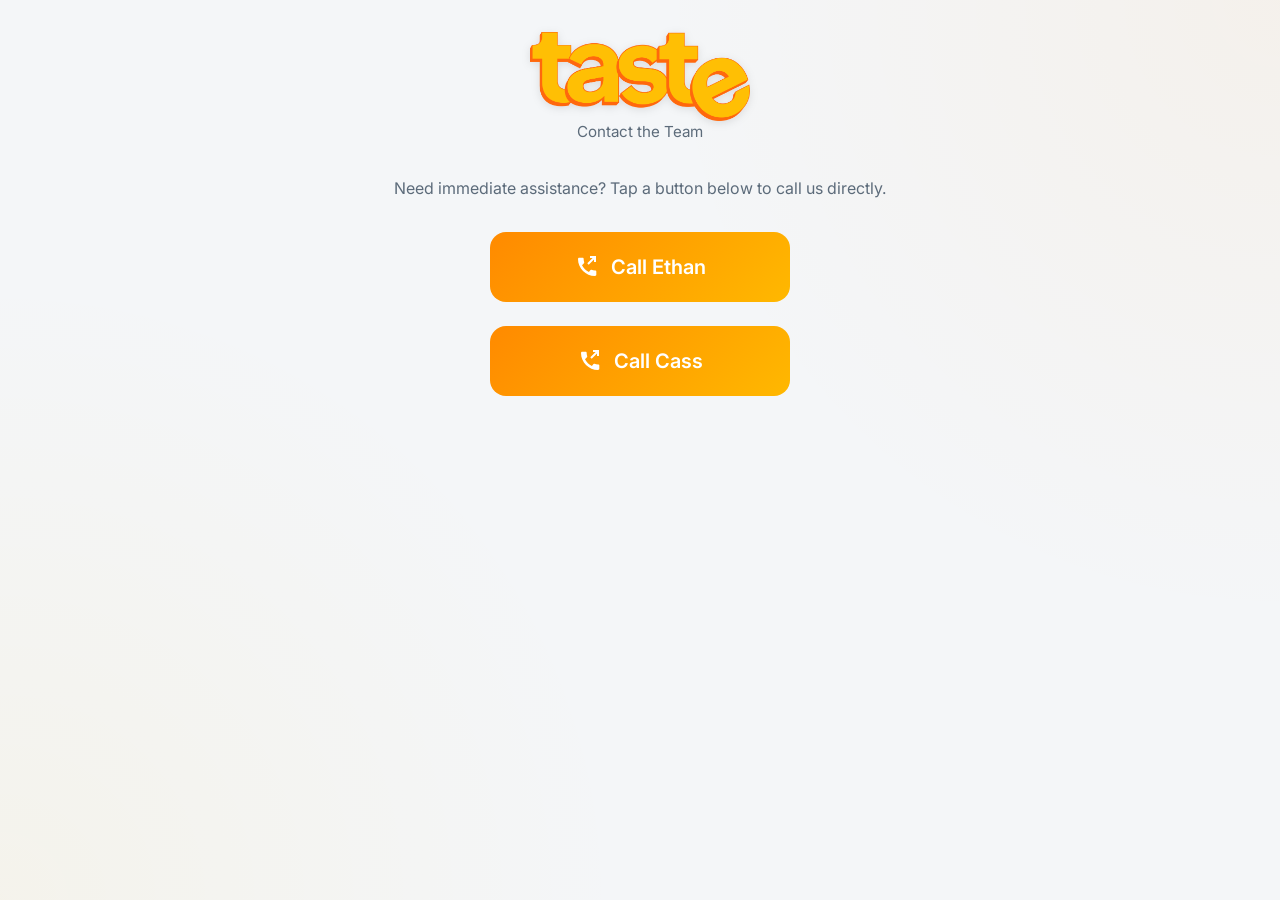
==== contact.html @ 565d03da "Add files via upload" ====
<!DOCTYPE html>
<html lang="en">

<head>
    <meta charset="UTF-8">
    <meta name="viewport" content="width=device-width, initial-scale=1.0, maximum-scale=1.0, user-scalable=no">
    <title>Contact Taste Tour</title>
    <link rel="stylesheet" href="style.css">
    <link rel="preconnect" href="https://fonts.googleapis.com">
    <link rel="preconnect" href="https://fonts.gstatic.com" crossorigin>
    <link
        href="https://fonts.googleapis.com/css2?family=Dancing+Script:wght@700&family=Inter:wght@400;500;600;700&display=swap"
        rel="stylesheet">
    <style>
        .contact-container {
            display: flex;
            flex-direction: column;
            align-items: center;
            justify-content: center;
            gap: 1.5rem;
            margin-top: 2rem;
        }

        .phone-button {
            display: flex;
            align-items: center;
            justify-content: center;
            gap: 0.75rem;
            width: 100%;
            max-width: 300px;
            padding: 1.25rem 1.5rem;
            background: linear-gradient(135deg, var(--accent-primary), var(--accent-secondary));
            color: white;
            text-decoration: none;
            font-size: 1.25rem;
            font-weight: 600;
            border-radius: 16px;
            box-shadow: var(--shadow-md);
            transition: transform 0.2s, box-shadow 0.2s;
            border: none;
            cursor: pointer;
        }

        .phone-button:active {
            transform: scale(0.98);
        }

        .phone-icon {
            width: 24px;
            height: 24px;
            fill: currentColor;
        }

        .contact-desc {
            text-align: center;
            color: var(--text-secondary);
            margin-bottom: 1rem;
            line-height: 1.5;
        }
    </style>
</head>

<body>
    <div class="app-container">
        <header class="header">
            <img src="logo.png" alt="Taste Logo" class="brand-logo">
            <p class="subtitle" id="operator-name">Contact the Team</p>
        </header>

        <main class="main-content" id="passport-content">
            <div class="card">
                <p class="contact-desc">Need immediate assistance? Tap a button below to call us directly.</p>

                <div class="contact-container">
                    <!-- Replace the href with Ethan's actual phone number -->
                    <a href="tel:+12087211548" class="phone-button">
                        <svg class="phone-icon" viewBox="0 0 24 24">
                            <path
                                d="M20.01 15.38c-1.23 0-2.42-.2-3.53-.56a.977.977 0 00-1.01.24l-1.57 1.97c-2.83-1.35-5.48-3.9-6.89-6.83l1.95-1.96c.27-.27.35-.67.24-1.02-.37-1.11-.56-2.3-.56-3.53 0-.54-.45-.99-.99-.99H4.19C3.65 2.7 3 3.24 3 3.99 3 13.28 10.73 21 20.03 21c.73 0 1.28-.59 1.28-1.13v-3.49c0-.55-.45-.99-.99-.99zM15 1h6v6h-2V4.41l-5.29 5.3-1.41-1.42L17.59 3H15V1z" />
                        </svg>
                        Call Ethan
                    </a>

                    <!-- Replace the href with Cass's actual phone number -->
                    <a href="tel:+17063023422" class="phone-button">
                        <svg class="phone-icon" viewBox="0 0 24 24">
                            <path
                                d="M20.01 15.38c-1.23 0-2.42-.2-3.53-.56a.977.977 0 00-1.01.24l-1.57 1.97c-2.83-1.35-5.48-3.9-6.89-6.83l1.95-1.96c.27-.27.35-.67.24-1.02-.37-1.11-.56-2.3-.56-3.53 0-.54-.45-.99-.99-.99H4.19C3.65 2.7 3 3.24 3 3.99 3 13.28 10.73 21 20.03 21c.73 0 1.28-.59 1.28-1.13v-3.49c0-.55-.45-.99-.99-.99zM15 1h6v6h-2V4.41l-5.29 5.3-1.41-1.42L17.59 3H15V1z" />
                        </svg>
                        Call Cass
                    </a>
                </div>
            </div>
        </main>
    </div>
</body>

</html>
---- style.css ----
:root {
    --bg-color: #f4f6f8;
    /* Swapcard light background */
    --card-bg: #ffffff;
    --border-color: rgba(0, 0, 0, 0.08);
    --text-primary: #1a1e23;
    --text-secondary: #5c6b7a;
    --accent-primary: #ff8a00;
    --accent-secondary: #ffb800;
    --accent-tertiary: #ff5e00;
    --success-bg: rgba(255, 184, 0, 0.08);
}

* {
    box-sizing: border-box;
    margin: 0;
    padding: 0;
}

body {
    font-family: 'Inter', -apple-system, BlinkMacSystemFont, "Segoe UI", Helvetica, Arial, sans-serif;
    background-color: var(--bg-color);
    color: var(--text-primary);
    line-height: 1.5;
    background-image:
        radial-gradient(circle at top right, rgba(255, 138, 0, 0.05), transparent 40%),
        radial-gradient(circle at bottom left, rgba(255, 184, 0, 0.05), transparent 40%);
    min-height: 100vh;
    padding: 2rem 1rem;
}

.container {
    max-width: 600px;
    margin: 0 auto;
}

.header {
    text-align: center;
    margin-bottom: 2rem;
}

.header h1 {
    font-family: 'Dancing Script', cursive;
    font-size: 3.5rem;
    font-weight: 700;
    color: var(--accent-tertiary);
    margin-top: -1.5rem;
    margin-bottom: 0.25rem;
    line-height: 1;
}

.brand-logo {
    max-width: 220px;
    height: auto;
    margin: 0 auto;
    display: block;
    filter: drop-shadow(0 2px 4px rgba(0, 0, 0, 0.1));
}

.subtitle {
    color: var(--text-secondary);
    font-size: 0.95rem;
}

.hidden {
    display: none !important;
}

.group-section {
    background: var(--card-bg);
    border: 1px solid var(--border-color);
    border-radius: 16px;
    padding: 1.5rem;
    margin-bottom: 2rem;
    box-shadow: 0 4px 12px rgba(0, 0, 0, 0.03);
}

.section-header {
    display: flex;
    justify-content: space-between;
    align-items: center;
    margin-bottom: 1rem;
}

.section-header h2 {
    font-size: 1.25rem;
    font-weight: 600;
}

.progress-text {
    font-weight: 600;
    color: var(--accent-primary);
    background: rgba(255, 138, 0, 0.15);
    padding: 0.25rem 0.75rem;
    border-radius: 12px;
    font-size: 0.875rem;
}

.progress-bar-container {
    height: 8px;
    background: rgba(0, 0, 0, 0.05);
    border-radius: 4px;
    margin-bottom: 1.5rem;
    overflow: hidden;
}

.progress-bar {
    height: 100%;
    width: 0%;
    border-radius: 4px;
    transition: width 0.5s cubic-bezier(0.4, 0, 0.2, 1);
}

.hit-progress {
    background: linear-gradient(90deg, #ff5e00, #ff8a00);
}

.meeting-progress {
    background: linear-gradient(90deg, #ff8a00, #ffb800);
}

.checklist {
    list-style: none;
    display: flex;
    flex-direction: column;
    gap: 0.75rem;
}

.checklist li {
    display: flex;
    align-items: center;
    padding: 0.75rem 1rem;
    background: #ffffff;
    border: 1px solid var(--border-color);
    border-radius: 8px;
    cursor: pointer;
    transition: all 0.2s ease;
    box-shadow: 0 1px 2px rgba(0, 0, 0, 0.02);
}

.checklist li:hover {
    border-color: rgba(0, 0, 0, 0.15);
    transform: translateY(-1px);
    box-shadow: 0 4px 8px rgba(0, 0, 0, 0.04);
}

.checklist li.checked {
    background: var(--success-bg);
    border-color: rgba(255, 184, 0, 0.3);
}

.checklist li.checked .supplier-name {
    text-decoration: line-through;
    color: var(--text-secondary);
    opacity: 0.7;
}

.checkbox {
    width: 24px;
    height: 24px;
    border: 2px solid rgba(0, 0, 0, 0.2);
    border-radius: 6px;
    margin-right: 1rem;
    display: flex;
    align-items: center;
    justify-content: center;
    transition: all 0.2s ease;
    background: #ffffff;
}

.checklist li.checked .checkbox {
    background: var(--accent-secondary);
    border-color: var(--accent-secondary);
}

.checklist li.checked .checkbox::after {
    content: '✓';
    color: white;
    font-size: 14px;
    font-weight: bold;
}

.supplier-name {
    font-size: 1rem;
    font-weight: 500;
    transition: all 0.2s ease;
    user-select: none;
}

.error-card {
    background: var(--card-bg);
    border: 1px solid var(--border-color);
    border-radius: 16px;
    padding: 2rem;
    text-align: center;
}

.error-card h2 {
    margin-bottom: 0.5rem;
}

.error-card p {
    color: var(--text-secondary);
    margin-bottom: 1.5rem;
}

#operator-select {
    width: 100%;
    padding: 0.75rem 1rem;
    background: #ffffff;
    border: 1px solid var(--border-color);
    color: var(--text-primary);
    border-radius: 8px;
    font-family: inherit;
    font-size: 1rem;
    cursor: pointer;
    box-shadow: inset 0 2px 4px rgba(0, 0, 0, 0.02);
}

#operator-select:focus {
    outline: none;
    border-color: var(--accent-primary);
}

#operator-select option {
    background: var(--bg-color);
    color: var(--text-primary);
}
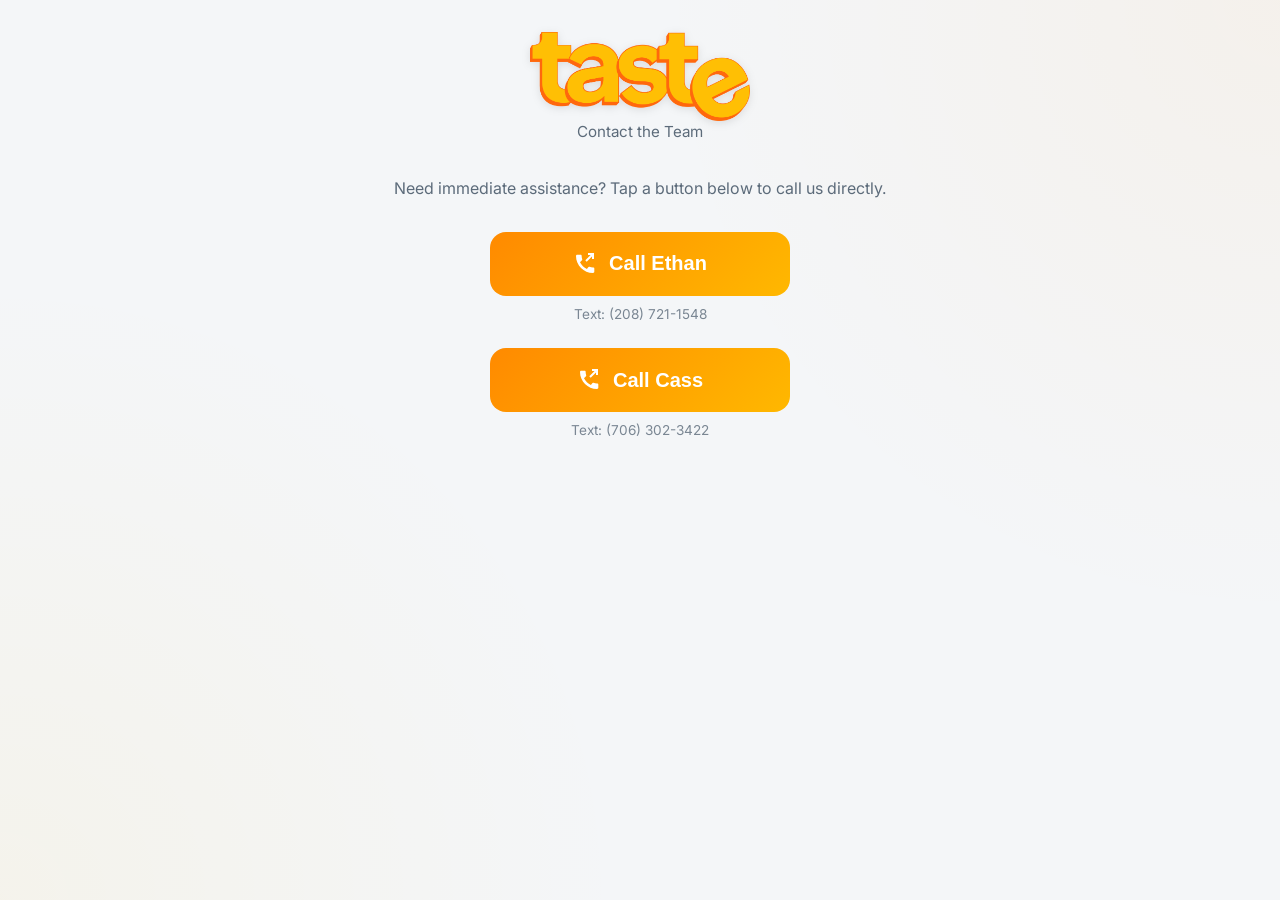
==== commit 0f1a6046: "Add files via upload" ====
--- a/contact.html
+++ b/contact.html
@@ -21,13 +21,36 @@
             margin-top: 2rem;
         }
 
+        .contact-group {
+            display: flex;
+            flex-direction: column;
+            align-items: center;
+            gap: 0.5rem;
+            width: 100%;
+            max-width: 300px;
+        }
+
+        .phone-button {
+            width: 100%;
+        }
+
+        .text-link {
+            font-size: 0.85rem;
+            color: var(--text-secondary);
+            text-decoration: none;
+            opacity: 0.8;
+        }
+
+        .text-link:hover {
+            opacity: 1;
+            text-decoration: underline;
+        }
+
         .phone-button {
             display: flex;
             align-items: center;
             justify-content: center;
             gap: 0.75rem;
-            width: 100%;
-            max-width: 300px;
             padding: 1.25rem 1.5rem;
             background: linear-gradient(135deg, var(--accent-primary), var(--accent-secondary));
             color: white;
@@ -72,23 +95,27 @@
                 <p class="contact-desc">Need immediate assistance? Tap a button below to call us directly.</p>
 
                 <div class="contact-container">
-                    <!-- Replace the href with Ethan's actual phone number -->
-                    <a href="tel:+12087211548" class="phone-button">
-                        <svg class="phone-icon" viewBox="0 0 24 24">
-                            <path
-                                d="M20.01 15.38c-1.23 0-2.42-.2-3.53-.56a.977.977 0 00-1.01.24l-1.57 1.97c-2.83-1.35-5.48-3.9-6.89-6.83l1.95-1.96c.27-.27.35-.67.24-1.02-.37-1.11-.56-2.3-.56-3.53 0-.54-.45-.99-.99-.99H4.19C3.65 2.7 3 3.24 3 3.99 3 13.28 10.73 21 20.03 21c.73 0 1.28-.59 1.28-1.13v-3.49c0-.55-.45-.99-.99-.99zM15 1h6v6h-2V4.41l-5.29 5.3-1.41-1.42L17.59 3H15V1z" />
-                        </svg>
-                        Call Ethan
-                    </a>
+                    <div class="contact-group">
+                        <button class="phone-button" onclick="window.location.href='tel:+12087211548'">
+                            <svg class="phone-icon" viewBox="0 0 24 24">
+                                <path
+                                    d="M20.01 15.38c-1.23 0-2.42-.2-3.53-.56a.977.977 0 00-1.01.24l-1.57 1.97c-2.83-1.35-5.48-3.9-6.89-6.83l1.95-1.96c.27-.27.35-.67.24-1.02-.37-1.11-.56-2.3-.56-3.53 0-.54-.45-.99-.99-.99H4.19C3.65 2.7 3 3.24 3 3.99 3 13.28 10.73 21 20.03 21c.73 0 1.28-.59 1.28-1.13v-3.49c0-.55-.45-.99-.99-.99zM15 1h6v6h-2V4.41l-5.29 5.3-1.41-1.42L17.59 3H15V1z" />
+                            </svg>
+                            Call Ethan
+                        </button>
+                        <a href="sms:+12087211548" class="text-link">Text: (208) 721-1548</a>
+                    </div>
 
-                    <!-- Replace the href with Cass's actual phone number -->
-                    <a href="tel:+17063023422" class="phone-button">
-                        <svg class="phone-icon" viewBox="0 0 24 24">
-                            <path
-                                d="M20.01 15.38c-1.23 0-2.42-.2-3.53-.56a.977.977 0 00-1.01.24l-1.57 1.97c-2.83-1.35-5.48-3.9-6.89-6.83l1.95-1.96c.27-.27.35-.67.24-1.02-.37-1.11-.56-2.3-.56-3.53 0-.54-.45-.99-.99-.99H4.19C3.65 2.7 3 3.24 3 3.99 3 13.28 10.73 21 20.03 21c.73 0 1.28-.59 1.28-1.13v-3.49c0-.55-.45-.99-.99-.99zM15 1h6v6h-2V4.41l-5.29 5.3-1.41-1.42L17.59 3H15V1z" />
-                        </svg>
-                        Call Cass
-                    </a>
+                    <div class="contact-group">
+                        <button class="phone-button" onclick="window.location.href='tel:+17063023422'">
+                            <svg class="phone-icon" viewBox="0 0 24 24">
+                                <path
+                                    d="M20.01 15.38c-1.23 0-2.42-.2-3.53-.56a.977.977 0 00-1.01.24l-1.57 1.97c-2.83-1.35-5.48-3.9-6.89-6.83l1.95-1.96c.27-.27.35-.67.24-1.02-.37-1.11-.56-2.3-.56-3.53 0-.54-.45-.99-.99-.99H4.19C3.65 2.7 3 3.24 3 3.99 3 13.28 10.73 21 20.03 21c.73 0 1.28-.59 1.28-1.13v-3.49c0-.55-.45-.99-.99-.99zM15 1h6v6h-2V4.41l-5.29 5.3-1.41-1.42L17.59 3H15V1z" />
+                            </svg>
+                            Call Cass
+                        </button>
+                        <a href="sms:+17063023422" class="text-link">Text: (706) 302-3422</a>
+                    </div>
                 </div>
             </div>
         </main>
--- a/style.css
+++ b/style.css
@@ -187,6 +187,20 @@
     user-select: none;
 }
 
+.start-here-badge {
+    margin-left: auto;
+    font-size: 0.72rem;
+    font-weight: 700;
+    color: #fff;
+    background: linear-gradient(135deg, var(--accent-tertiary), var(--accent-primary));
+    padding: 0.2rem 0.55rem;
+    border-radius: 10px;
+    white-space: nowrap;
+    letter-spacing: 0.02em;
+    box-shadow: 0 1px 4px rgba(255, 94, 0, 0.3);
+    user-select: none;
+}
+
 .error-card {
     background: var(--card-bg);
     border: 1px solid var(--border-color);
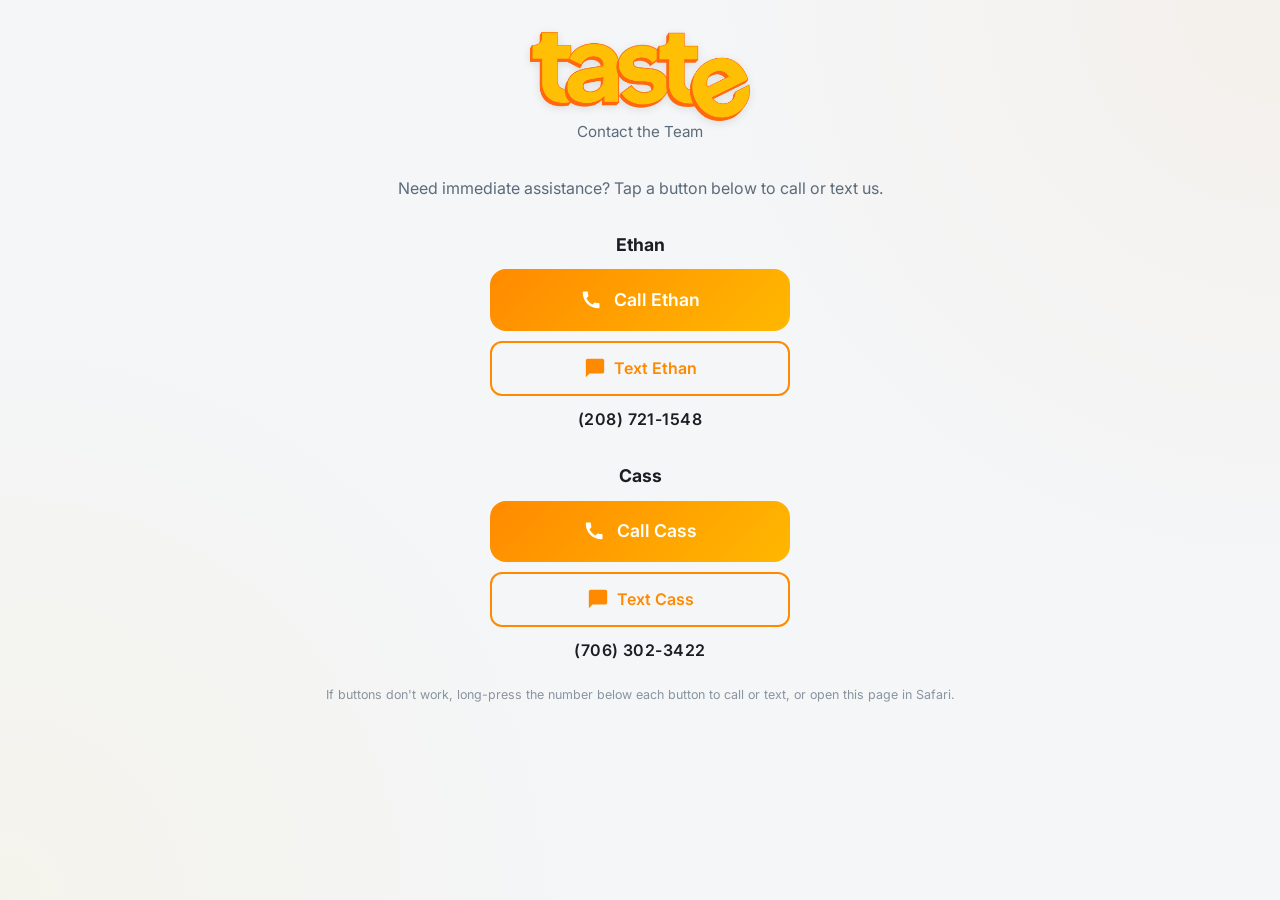
==== commit c31567d0: "Add files via upload" ====
--- a/contact.html
+++ b/contact.html
@@ -4,6 +4,7 @@
 <head>
     <meta charset="UTF-8">
     <meta name="viewport" content="width=device-width, initial-scale=1.0, maximum-scale=1.0, user-scalable=no">
+    <meta name="format-detection" content="telephone=yes">
     <title>Contact Taste Tour</title>
     <link rel="stylesheet" href="style.css">
     <link rel="preconnect" href="https://fonts.googleapis.com">
@@ -17,7 +18,7 @@
             flex-direction: column;
             align-items: center;
             justify-content: center;
-            gap: 1.5rem;
+            gap: 2rem;
             margin-top: 2rem;
         }
 
@@ -25,25 +26,16 @@
             display: flex;
             flex-direction: column;
             align-items: center;
-            gap: 0.5rem;
+            gap: 0.6rem;
             width: 100%;
             max-width: 300px;
         }
 
-        .phone-button {
-            width: 100%;
-        }
-
-        .text-link {
-            font-size: 0.85rem;
-            color: var(--text-secondary);
-            text-decoration: none;
-            opacity: 0.8;
-        }
-
-        .text-link:hover {
-            opacity: 1;
-            text-decoration: underline;
+        .contact-name {
+            font-size: 1.1rem;
+            font-weight: 700;
+            color: var(--text-primary);
+            margin-bottom: 0.1rem;
         }
 
         .phone-button {
@@ -51,33 +43,79 @@
             align-items: center;
             justify-content: center;
             gap: 0.75rem;
-            padding: 1.25rem 1.5rem;
+            width: 100%;
+            padding: 1.1rem 1.5rem;
             background: linear-gradient(135deg, var(--accent-primary), var(--accent-secondary));
             color: white;
             text-decoration: none;
-            font-size: 1.25rem;
+            font-size: 1.1rem;
             font-weight: 600;
             border-radius: 16px;
             box-shadow: var(--shadow-md);
             transition: transform 0.2s, box-shadow 0.2s;
             border: none;
             cursor: pointer;
+            -webkit-tap-highlight-color: transparent;
         }
 
         .phone-button:active {
-            transform: scale(0.98);
+            transform: scale(0.97);
+        }
+
+        .sms-button {
+            display: flex;
+            align-items: center;
+            justify-content: center;
+            gap: 0.5rem;
+            width: 100%;
+            padding: 0.85rem 1.5rem;
+            background: transparent;
+            color: var(--accent-primary);
+            text-decoration: none;
+            font-size: 1rem;
+            font-weight: 600;
+            border-radius: 12px;
+            border: 2px solid var(--accent-primary);
+            cursor: pointer;
+            -webkit-tap-highlight-color: transparent;
+            transition: background 0.2s, color 0.2s;
+        }
+
+        .sms-button:active {
+            background: rgba(255, 138, 0, 0.08);
         }
 
         .phone-icon {
-            width: 24px;
-            height: 24px;
+            width: 22px;
+            height: 22px;
             fill: currentColor;
+            flex-shrink: 0;
+        }
+
+        .phone-number-text {
+            margin-top: 0.1rem;
+            font-size: 1rem;
+            font-weight: 600;
+            color: var(--text-primary);
+            letter-spacing: 0.03em;
+            /* Selectable so user can long-press to call/text on iOS */
+            user-select: text;
+            -webkit-user-select: text;
         }
 
         .contact-desc {
             text-align: center;
             color: var(--text-secondary);
             margin-bottom: 1rem;
+            line-height: 1.5;
+        }
+
+        .safari-hint {
+            text-align: center;
+            font-size: 0.78rem;
+            color: var(--text-secondary);
+            opacity: 0.7;
+            margin-top: 1.5rem;
             line-height: 1.5;
         }
     </style>
@@ -92,31 +130,48 @@
 
         <main class="main-content" id="passport-content">
             <div class="card">
-                <p class="contact-desc">Need immediate assistance? Tap a button below to call us directly.</p>
+                <p class="contact-desc">Need immediate assistance? Tap a button below to call or text us.</p>
 
                 <div class="contact-container">
                     <div class="contact-group">
-                        <button class="phone-button" onclick="window.location.href='tel:+12087211548'">
+                        <span class="contact-name">Ethan</span>
+                        <a href="tel:+12087211548" class="phone-button">
                             <svg class="phone-icon" viewBox="0 0 24 24">
                                 <path
-                                    d="M20.01 15.38c-1.23 0-2.42-.2-3.53-.56a.977.977 0 00-1.01.24l-1.57 1.97c-2.83-1.35-5.48-3.9-6.89-6.83l1.95-1.96c.27-.27.35-.67.24-1.02-.37-1.11-.56-2.3-.56-3.53 0-.54-.45-.99-.99-.99H4.19C3.65 2.7 3 3.24 3 3.99 3 13.28 10.73 21 20.03 21c.73 0 1.28-.59 1.28-1.13v-3.49c0-.55-.45-.99-.99-.99zM15 1h6v6h-2V4.41l-5.29 5.3-1.41-1.42L17.59 3H15V1z" />
+                                    d="M20.01 15.38c-1.23 0-2.42-.2-3.53-.56a.977.977 0 00-1.01.24l-1.57 1.97c-2.83-1.35-5.48-3.9-6.89-6.83l1.95-1.96c.27-.27.35-.67.24-1.02-.37-1.11-.56-2.3-.56-3.53 0-.54-.45-.99-.99-.99H4.19C3.65 2.7 3 3.24 3 3.99 3 13.28 10.73 21 20.03 21c.73 0 1.28-.59 1.28-1.13v-3.49c0-.55-.45-.99-.99-.99z" />
                             </svg>
                             Call Ethan
-                        </button>
-                        <a href="sms:+12087211548" class="text-link">Text: (208) 721-1548</a>
+                        </a>
+                        <a href="sms:+12087211548" class="sms-button">
+                            <svg class="phone-icon" viewBox="0 0 24 24">
+                                <path d="M20 2H4c-1.1 0-2 .9-2 2v18l4-4h14c1.1 0 2-.9 2-2V4c0-1.1-.9-2-2-2z" />
+                            </svg>
+                            Text Ethan
+                        </a>
+                        <span class="phone-number-text">(208) 721-1548</span>
                     </div>
 
                     <div class="contact-group">
-                        <button class="phone-button" onclick="window.location.href='tel:+17063023422'">
+                        <span class="contact-name">Cass</span>
+                        <a href="tel:+17063023422" class="phone-button">
                             <svg class="phone-icon" viewBox="0 0 24 24">
                                 <path
-                                    d="M20.01 15.38c-1.23 0-2.42-.2-3.53-.56a.977.977 0 00-1.01.24l-1.57 1.97c-2.83-1.35-5.48-3.9-6.89-6.83l1.95-1.96c.27-.27.35-.67.24-1.02-.37-1.11-.56-2.3-.56-3.53 0-.54-.45-.99-.99-.99H4.19C3.65 2.7 3 3.24 3 3.99 3 13.28 10.73 21 20.03 21c.73 0 1.28-.59 1.28-1.13v-3.49c0-.55-.45-.99-.99-.99zM15 1h6v6h-2V4.41l-5.29 5.3-1.41-1.42L17.59 3H15V1z" />
+                                    d="M20.01 15.38c-1.23 0-2.42-.2-3.53-.56a.977.977 0 00-1.01.24l-1.57 1.97c-2.83-1.35-5.48-3.9-6.89-6.83l1.95-1.96c.27-.27.35-.67.24-1.02-.37-1.11-.56-2.3-.56-3.53 0-.54-.45-.99-.99-.99H4.19C3.65 2.7 3 3.24 3 3.99 3 13.28 10.73 21 20.03 21c.73 0 1.28-.59 1.28-1.13v-3.49c0-.55-.45-.99-.99-.99z" />
                             </svg>
                             Call Cass
-                        </button>
-                        <a href="sms:+17063023422" class="text-link">Text: (706) 302-3422</a>
+                        </a>
+                        <a href="sms:+17063023422" class="sms-button">
+                            <svg class="phone-icon" viewBox="0 0 24 24">
+                                <path d="M20 2H4c-1.1 0-2 .9-2 2v18l4-4h14c1.1 0 2-.9 2-2V4c0-1.1-.9-2-2-2z" />
+                            </svg>
+                            Text Cass
+                        </a>
+                        <span class="phone-number-text">(706) 302-3422</span>
                     </div>
                 </div>
+
+                <p class="safari-hint">If buttons don't work, long-press the number below each button to call or text,
+                    or open this page in Safari.</p>
             </div>
         </main>
     </div>
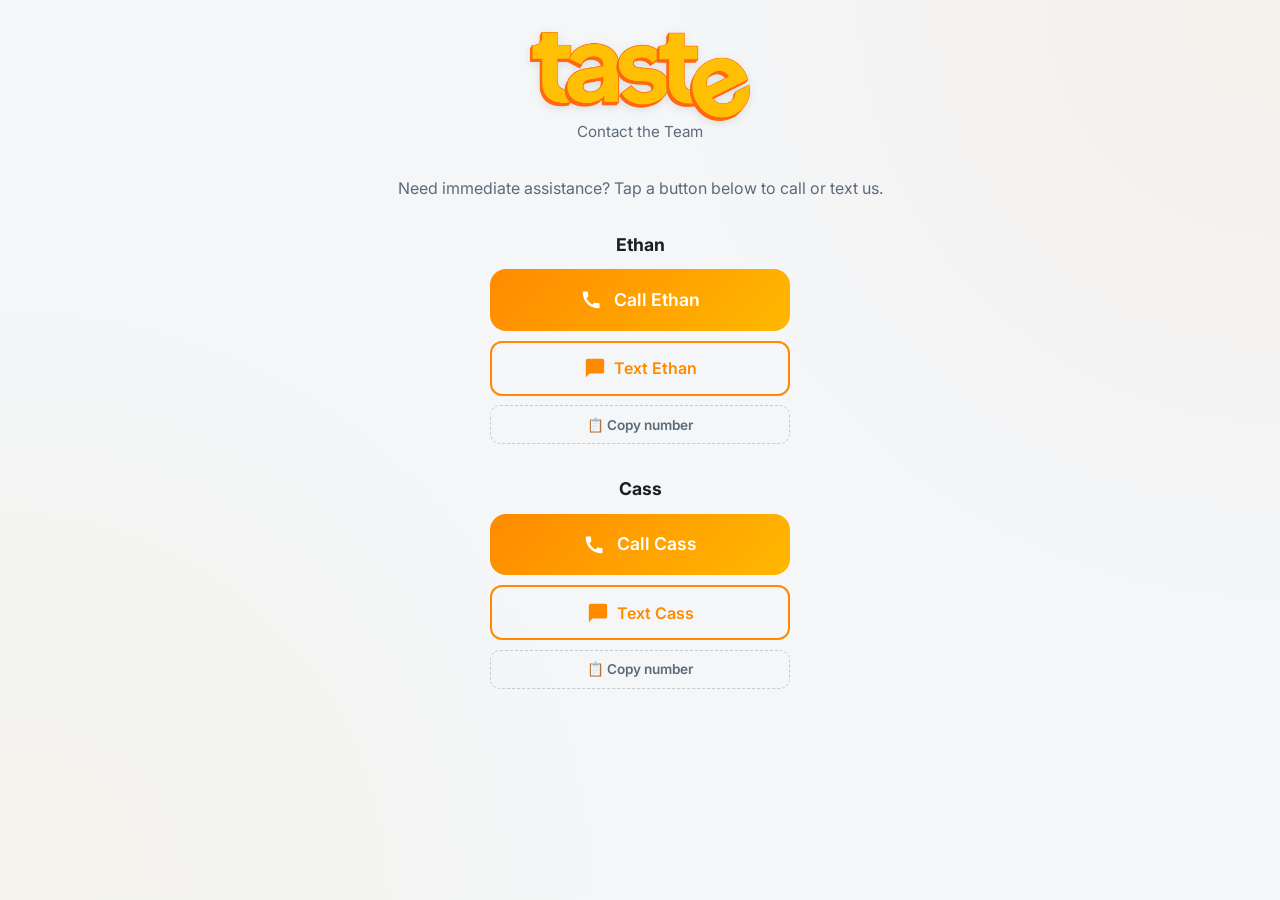
==== commit 1b06615e: "Add files via upload" ====
--- a/contact.html
+++ b/contact.html
@@ -92,17 +92,6 @@
             flex-shrink: 0;
         }
 
-        .phone-number-text {
-            margin-top: 0.1rem;
-            font-size: 1rem;
-            font-weight: 600;
-            color: var(--text-primary);
-            letter-spacing: 0.03em;
-            /* Selectable so user can long-press to call/text on iOS */
-            user-select: text;
-            -webkit-user-select: text;
-        }
-
         .contact-desc {
             text-align: center;
             color: var(--text-secondary);
@@ -110,13 +99,32 @@
             line-height: 1.5;
         }
 
-        .safari-hint {
-            text-align: center;
-            font-size: 0.78rem;
+        .copy-button {
+            display: flex;
+            align-items: center;
+            justify-content: center;
+            gap: 0.4rem;
+            width: 100%;
+            padding: 0.65rem 1rem;
+            background: transparent;
             color: var(--text-secondary);
-            opacity: 0.7;
-            margin-top: 1.5rem;
-            line-height: 1.5;
+            font-size: 0.85rem;
+            font-weight: 600;
+            border-radius: 10px;
+            border: 1.5px dashed rgba(0, 0, 0, 0.18);
+            cursor: pointer;
+            transition: all 0.2s;
+            -webkit-tap-highlight-color: transparent;
+            font-family: inherit;
+        }
+
+        .copy-button:active {
+            background: rgba(0, 0, 0, 0.04);
+        }
+
+        .copy-button.copied {
+            border-color: #2e9e4f;
+            color: #2e9e4f;
         }
     </style>
 </head>
@@ -148,7 +156,8 @@
                             </svg>
                             Text Ethan
                         </a>
-                        <span class="phone-number-text">(208) 721-1548</span>
+                        <button class="copy-button" onclick="copyNumber(this, '+12087211548', '(208) 721-1548')">📋 Copy
+                            number</button>
                     </div>
 
                     <div class="contact-group">
@@ -166,15 +175,30 @@
                             </svg>
                             Text Cass
                         </a>
-                        <span class="phone-number-text">(706) 302-3422</span>
+                        <button class="copy-button" onclick="copyNumber(this, '+17063023422', '(706) 302-3422')">📋 Copy
+                            number</button>
                     </div>
                 </div>
-
-                <p class="safari-hint">If buttons don't work, long-press the number below each button to call or text,
-                    or open this page in Safari.</p>
             </div>
         </main>
     </div>
+
+    <script>
+        function copyNumber(btn, raw, display) {
+            navigator.clipboard.writeText(raw).then(() => {
+                btn.textContent = '✓ Copied ' + display;
+                btn.classList.add('copied');
+                setTimeout(() => {
+                    btn.textContent = '📋 Copy number';
+                    btn.classList.remove('copied');
+                }, 2000);
+            }).catch(() => {
+                // Fallback for older browsers
+                btn.textContent = display;
+                btn.select && btn.select();
+            });
+        }
+    </script>
 </body>
 
 </html>
